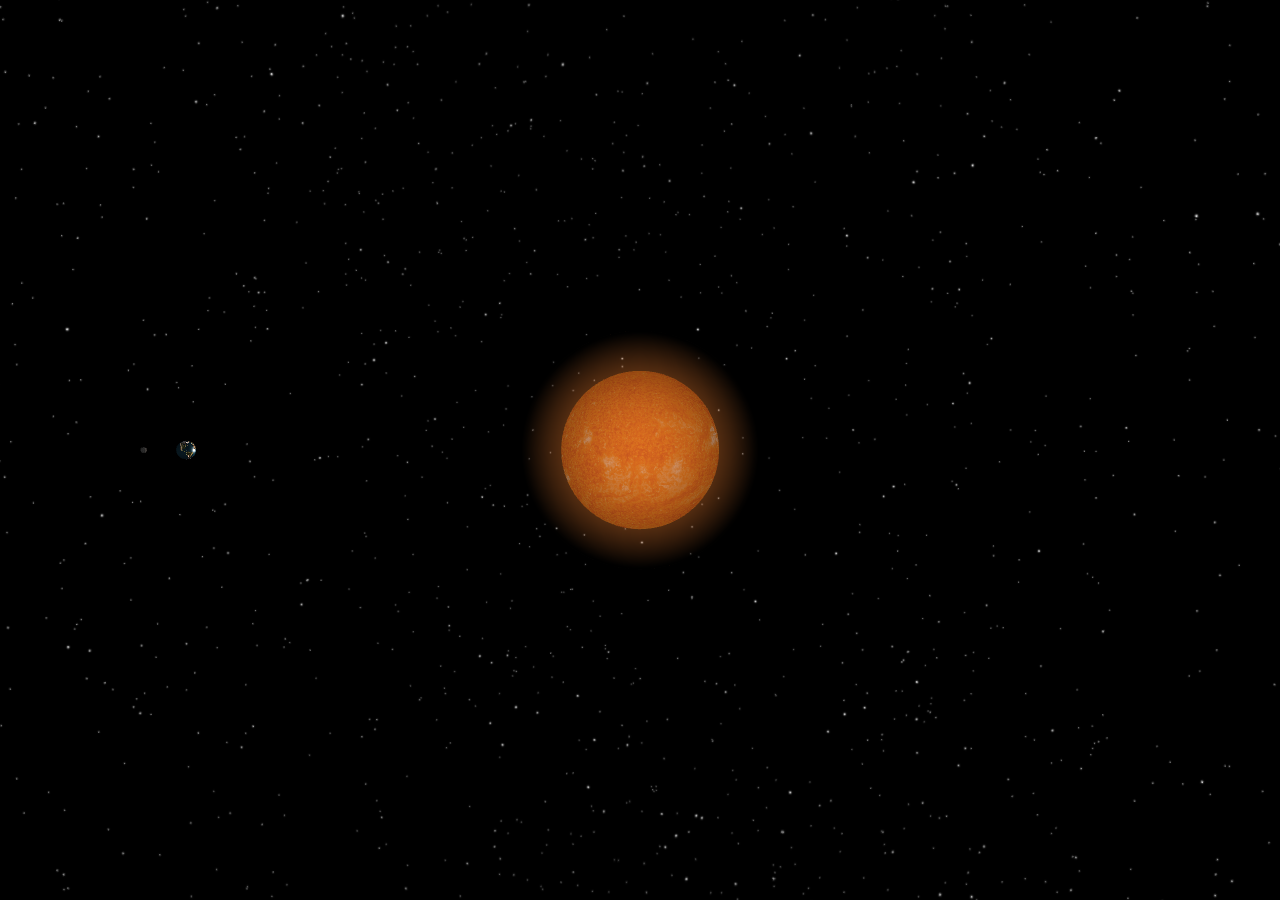
==== index.html @ de57bc25 "Sun Glow" ====
<!DOCTYPE html>

<html>
<head>
<title>CS323 Assignment</title> 
<meta http-equiv="content-type" content="text/html; charset=ISO-8859-1"> 
<meta name="viewport" content="width=device-width, height=device-height, initial-scale=1"> 
          
<script src="js/three.min.js"></script>
<script src="js/detector.js"></script>
<script src="js/canvasrenderer.js"></script> 
<script src="js/projector.js"></script> 
<script src="js/orbitcontrols.js"></script> 

<script src="js/globalvariables.js"></script>
<script src="js/uicomponents.js"></script>
<script src="js/transformfunctions.js"></script>
<script src="js/transformmatrices.js"></script>
<script src="js/controller.js"></script>

<style>
body {
    padding:0px;
    margin:0px;
}
</style>
</head>

<body>
<script id="vertexShader" type="x-shader/x-vertex">
uniform vec3 viewVector;
uniform float c;
uniform float p;
varying float intensity;
void main() 
{
    vec3 vNormal = normalize( normalMatrix * normal );
    vec3 vNormel = normalize( normalMatrix * viewVector );
    intensity = pow( c - dot(vNormal, vNormel), p );
    
    gl_Position = projectionMatrix * modelViewMatrix * vec4( position, 1.0 );
}
</script>

<!-- fragment shader a.k.a. pixel shader -->
<script id="fragmentShader" type="x-shader/x-vertex"> 
uniform vec3 glowColor;
varying float intensity;
void main() 
{
    vec3 glow = glowColor * intensity;
    gl_FragColor = vec4( glow, 1.0 );
}
</script>


<div id="test"></div>
<script>
    initScene();
    renderScene();
</script>   
</body>
</html>
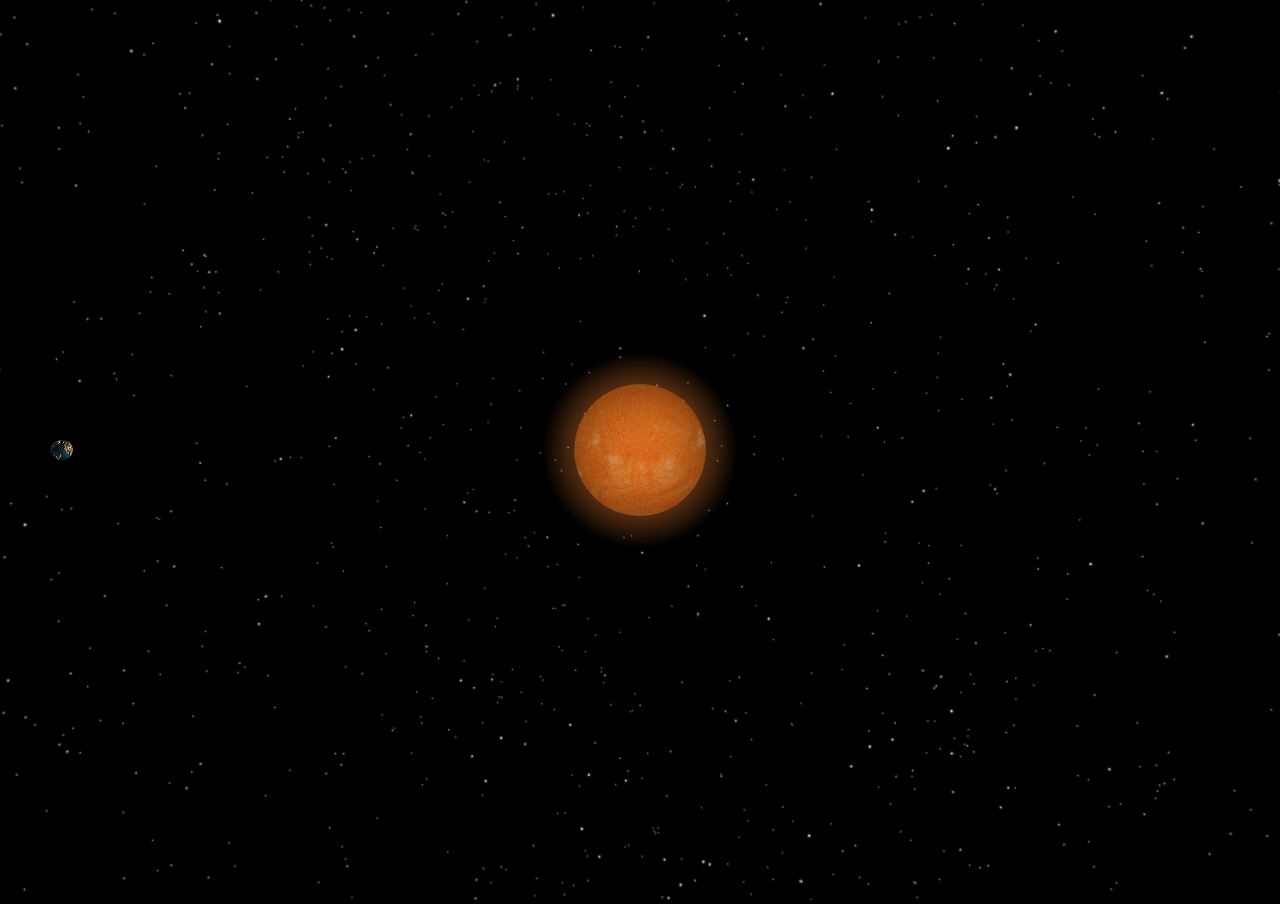
==== commit 5e4912fc: "Minor tinkerings" ====
--- a/index.html
+++ b/index.html
@@ -22,6 +22,7 @@
 body {
     padding:0px;
     margin:0px;
+    background-color:#000000;
 }
 </style>
 </head>
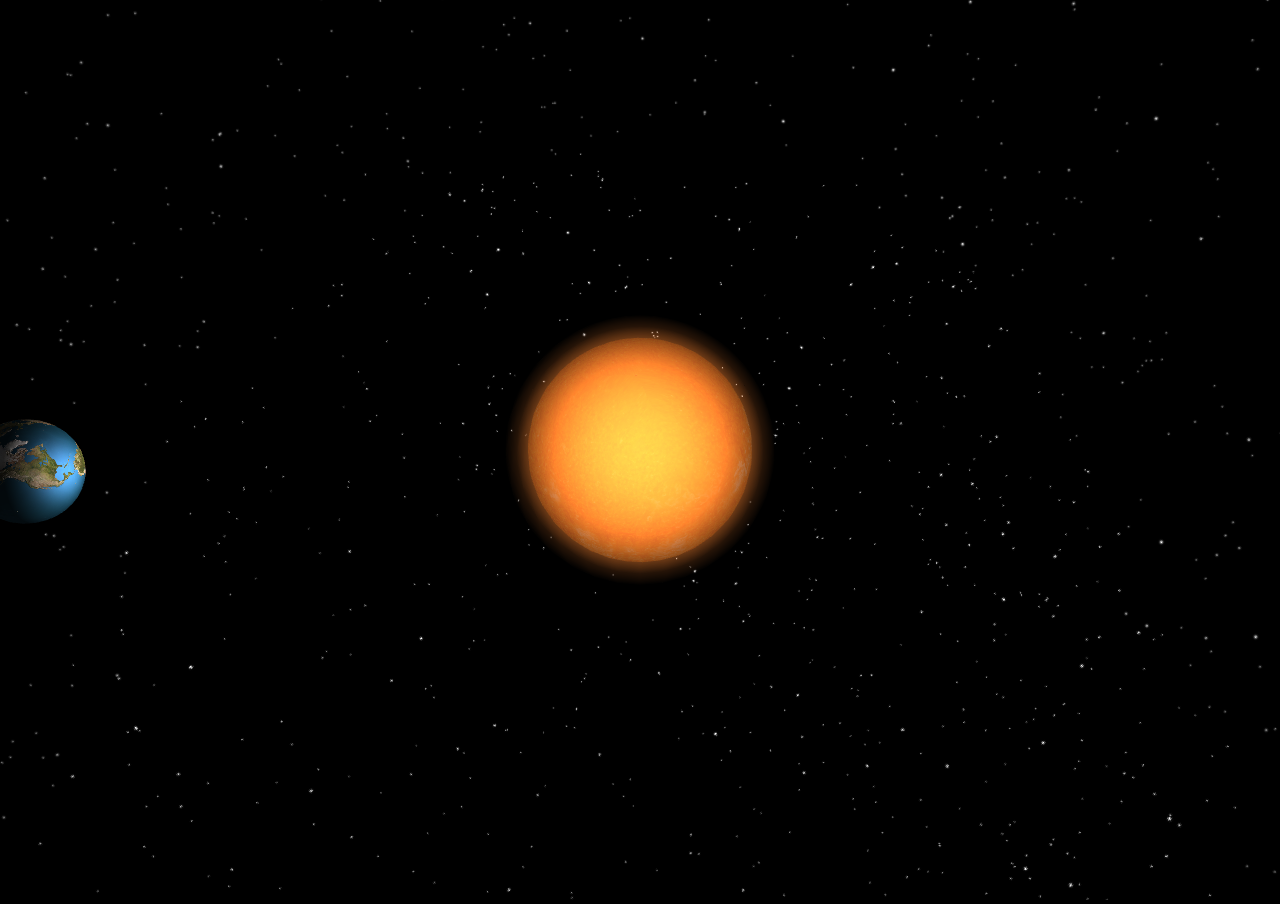
==== commit 3ae720cb: "Much refactor, Such changes, So wow" ====
--- a/index.html
+++ b/index.html
@@ -12,7 +12,13 @@
 <script src="js/projector.js"></script> 
 <script src="js/orbitcontrols.js"></script> 
 
+<script src="js/textures.js"></script>
 <script src="js/globalvariables.js"></script>
+<script src="js/earth.js"></script>
+<script src="js/moon.js"></script>
+<script src="js/sun.js"></script>
+<script src="js/lighting.js"></script>
+<script src="js/starmap.js"></script>
 <script src="js/uicomponents.js"></script>
 <script src="js/transformfunctions.js"></script>
 <script src="js/transformmatrices.js"></script>
@@ -28,6 +34,7 @@
 </head>
 
 <body>
+<!-- Credit for vertex and fragment shaders to Lee Stemkoski: http://stemkoski.blogspot.co.uk/2013/07/shaders-in-threejs-glow-and-halo.html -->
 <script id="vertexShader" type="x-shader/x-vertex">
 uniform vec3 viewVector;
 uniform float c;
@@ -42,7 +49,6 @@
     gl_Position = projectionMatrix * modelViewMatrix * vec4( position, 1.0 );
 }
 </script>
-
 <!-- fragment shader a.k.a. pixel shader -->
 <script id="fragmentShader" type="x-shader/x-vertex"> 
 uniform vec3 glowColor;
@@ -54,7 +60,6 @@
 }
 </script>
 
-
 <div id="test"></div>
 <script>
     initScene();
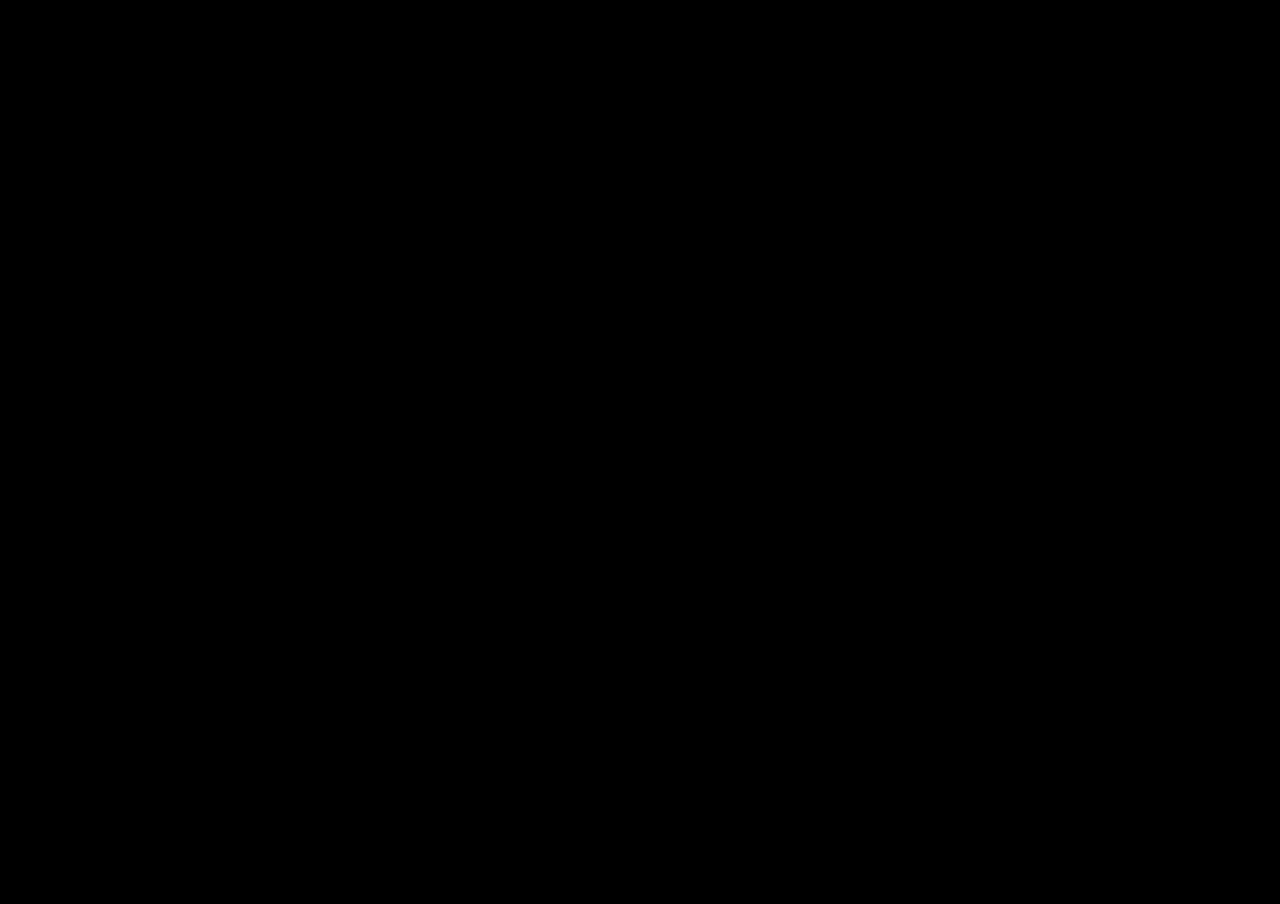
==== commit eceae448: "Many changes" ====
--- a/index.html
+++ b/index.html
@@ -7,21 +7,16 @@
 <meta name="viewport" content="width=device-width, height=device-height, initial-scale=1"> 
           
 <script src="js/three.min.js"></script>
-<script src="js/detector.js"></script>
-<script src="js/canvasrenderer.js"></script> 
-<script src="js/projector.js"></script> 
+<script type='text/javascript' src='js/DAT.GUI.min.js'></script>
 <script src="js/orbitcontrols.js"></script> 
 
-<script src="js/textures.js"></script>
 <script src="js/globalvariables.js"></script>
-<script src="js/earth.js"></script>
-<script src="js/moon.js"></script>
-<script src="js/sun.js"></script>
-<script src="js/lighting.js"></script>
-<script src="js/starmap.js"></script>
-<script src="js/uicomponents.js"></script>
 <script src="js/transformfunctions.js"></script>
 <script src="js/transformmatrices.js"></script>
+<script src="js/orbitcalculations.js"></script>
+<script src="js/spaceobjects.js"></script>
+<script src="js/lighting.js"></script>
+<script src="js/uicomponents.js"></script>
 <script src="js/controller.js"></script>
 
 <style>
@@ -60,7 +55,8 @@
 }
 </script>
 
-<div id="test"></div>
+<div id="controlsCanvas"></div>
+<div id="threeCanvas"></div>
 <script>
     initScene();
     renderScene();
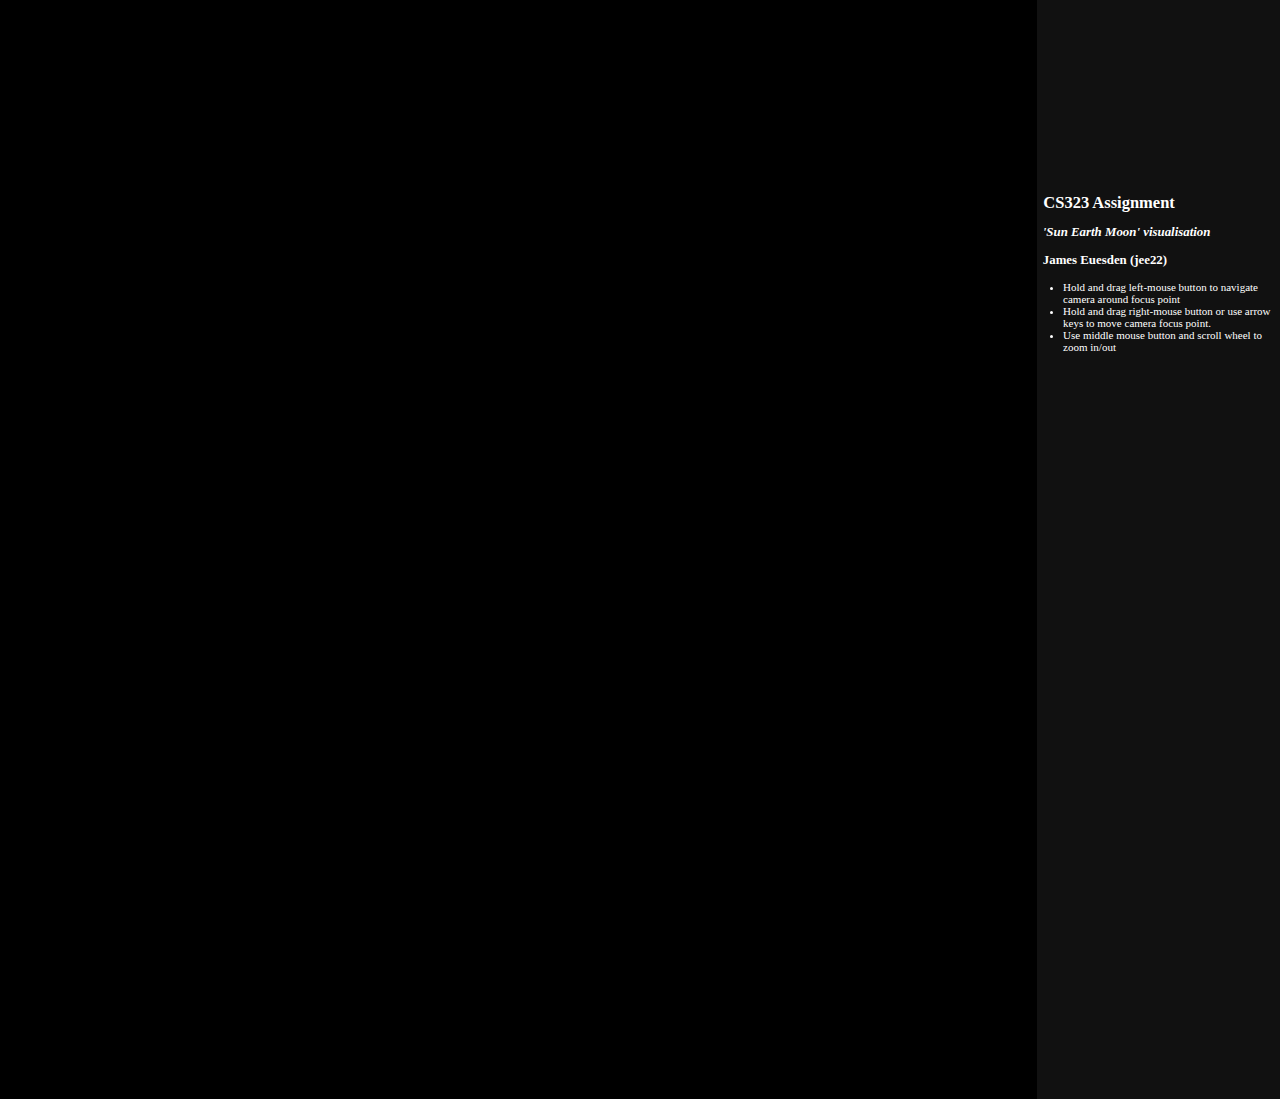
==== commit 1027171f: "Improved display and info" ====
--- a/index.html
+++ b/index.html
@@ -6,26 +6,20 @@
 <meta http-equiv="content-type" content="text/html; charset=ISO-8859-1"> 
 <meta name="viewport" content="width=device-width, height=device-height, initial-scale=1"> 
           
-<script src="js/three.min.js"></script>
+<script type='text/javascript' src="js/three.min.js"></script>
 <script type='text/javascript' src='js/DAT.GUI.min.js'></script>
-<script src="js/orbitcontrols.js"></script> 
+<script type='text/javascript' src="js/orbitcontrols.js"></script> 
 
-<script src="js/globalvariables.js"></script>
-<script src="js/transformfunctions.js"></script>
-<script src="js/transformmatrices.js"></script>
-<script src="js/orbitcalculations.js"></script>
-<script src="js/spaceobjects.js"></script>
-<script src="js/lighting.js"></script>
-<script src="js/uicomponents.js"></script>
-<script src="js/controller.js"></script>
+<script type='text/javascript' src="js/globalvariables.js"></script>
+<script type='text/javascript' src="js/transformfunctions.js"></script>
+<script type='text/javascript' src="js/transformmatrices.js"></script>
+<script type='text/javascript' src="js/orbitcalculations.js"></script>
+<script type='text/javascript' src="js/spaceobjects.js"></script>
+<script type='text/javascript' src="js/lighting.js"></script>
+<script type='text/javascript' src="js/uicomponents.js"></script>
+<script type='text/javascript' src="js/controller.js"></script>
 
-<style>
-body {
-    padding:0px;
-    margin:0px;
-    background-color:#000000;
-}
-</style>
+<link rel="stylesheet" type="text/css" href="styles/main.css">
 </head>
 
 <body>
@@ -56,6 +50,16 @@
 </script>
 
 <div id="controlsCanvas"></div>
+<div id="infoOverlay">
+    <h2>CS323 Assignment</h2>
+    <h3><i>'Sun Earth Moon' visualisation</i></h3>
+    <h3>James Euesden (jee22)</h3>
+    <ul>
+    <li>Hold and drag left-mouse button to navigate camera around focus point</li>
+    <li>Hold and drag right-mouse button or use arrow keys to move camera focus point.</li>
+    <li>Use middle mouse button and scroll wheel to zoom in/out</li>
+    </ul>
+</div>
 <div id="threeCanvas"></div>
 <script>
     initScene();
--- a/styles/main.css
+++ b/styles/main.css
@@ -0,0 +1,38 @@
+body {
+    padding:0px;
+    margin:0px;
+    background-color:#000000;
+}
+
+#infoOverlay{
+    position:absolute;
+    left:81%;
+    width:19%;
+    height:100%;
+    color:#ffffff;
+    background-color: #111111;
+    padding:6px;
+    padding-top:15%;
+    border-bottom:1px solid;
+    border-right:1px solid;
+    border-color: #111111;
+    font-family: Verdana;
+    font-size: 11px;
+}
+
+h2{
+    margin:0.5px;
+}
+
+p{
+    margin:0.3px;
+}
+
+ul{
+    margin:0.3px;
+    padding-left:20px;
+}
+
+#threeCanvas{
+    width:80%;
+}
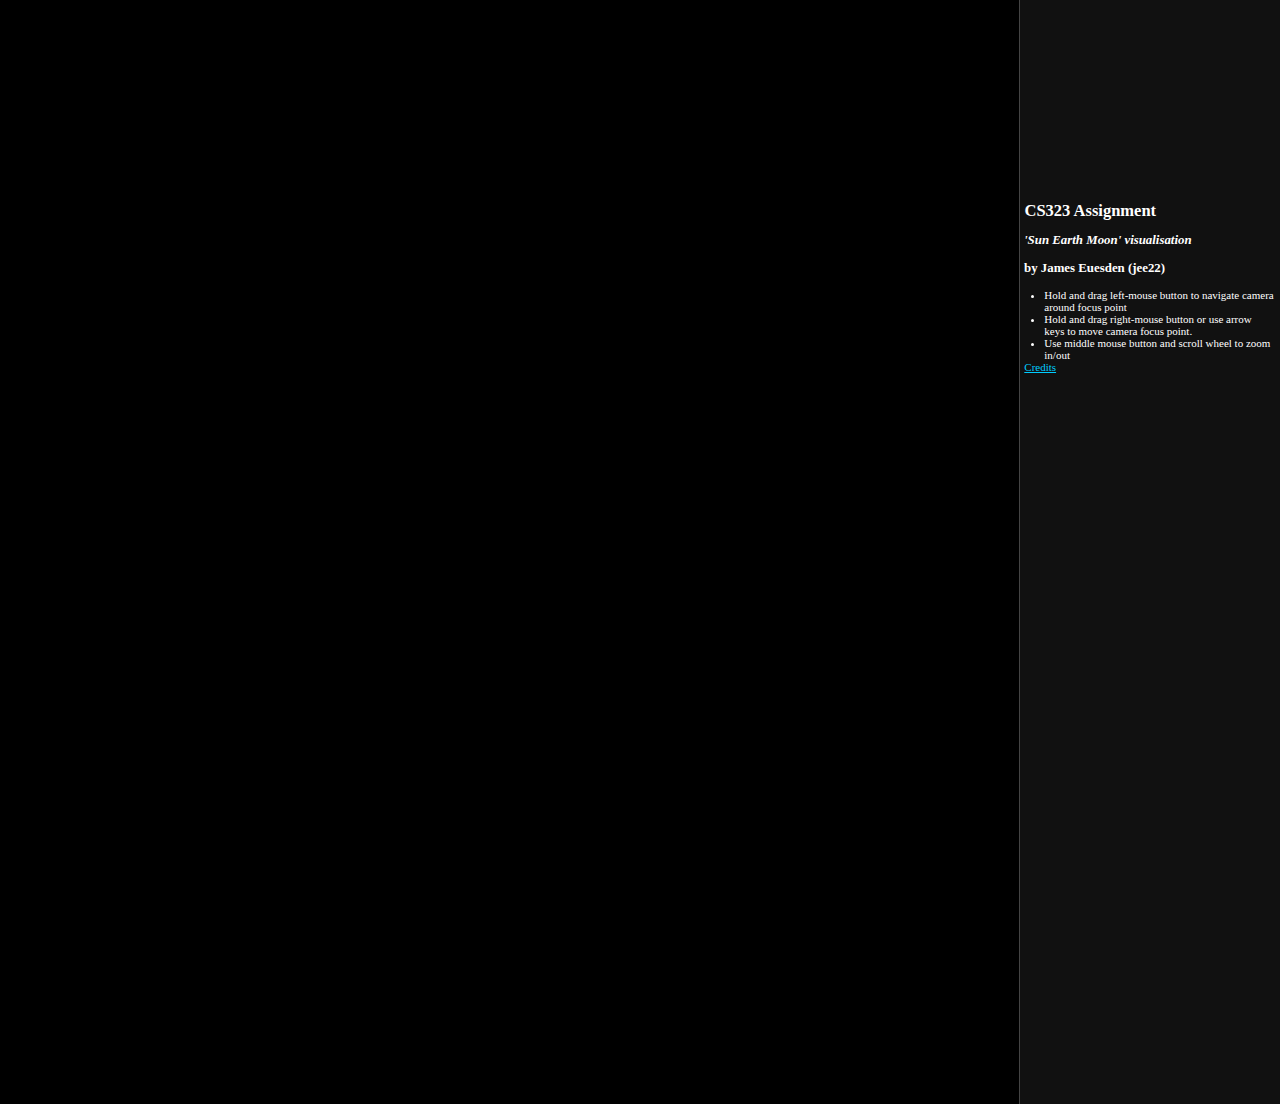
==== commit 036b1379: "Added a credits page" ====
--- a/index.html
+++ b/index.html
@@ -53,12 +53,13 @@
 <div id="infoOverlay">
     <h2>CS323 Assignment</h2>
     <h3><i>'Sun Earth Moon' visualisation</i></h3>
-    <h3>James Euesden (jee22)</h3>
+    <h3>by James Euesden (jee22)</h3>
     <ul>
     <li>Hold and drag left-mouse button to navigate camera around focus point</li>
     <li>Hold and drag right-mouse button or use arrow keys to move camera focus point.</li>
     <li>Use middle mouse button and scroll wheel to zoom in/out</li>
     </ul>
+    <p><a href="credits.html" alt="Credits">Credits</a>
 </div>
 <div id="threeCanvas"></div>
 <script>
--- a/styles/main.css
+++ b/styles/main.css
@@ -5,19 +5,31 @@
 }
 
 #infoOverlay{
-    position:absolute;
-    left:81%;
-    width:19%;
-    height:100%;
-    color:#ffffff;
+    position: absolute;
+    right: 0px;
+    /* width: 18%; */
+    width:250px;
+    height: 100%;
+    color: #ffffff;
     background-color: #111111;
-    padding:6px;
-    padding-top:15%;
-    border-bottom:1px solid;
-    border-right:1px solid;
-    border-color: #111111;
+    padding: 4px;
+    /* padding-top: 15%; */
+    padding-top: 200px;
+    padding-right: 6px;
+    border-left: 1px solid;
+    border-color: #444444;
     font-family: Verdana;
     font-size: 11px;
+}
+
+#credits{
+    color: #ffffff;
+    font-family: Verdana;
+    font-size: 11px;
+}
+
+a{
+    color:#00CCFF;
 }
 
 h2{
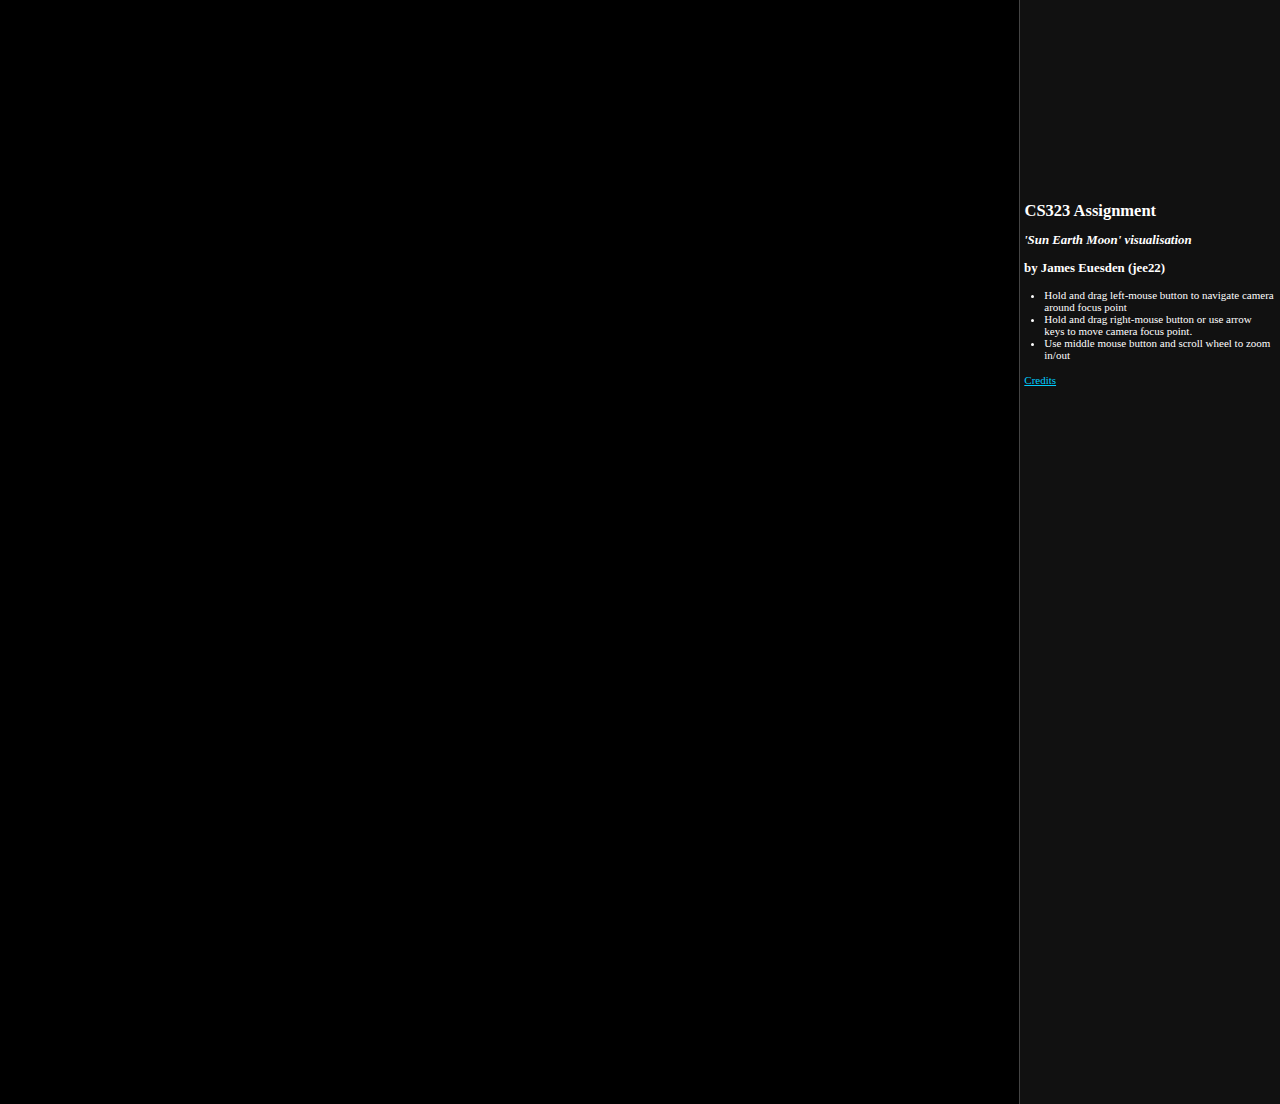
==== commit 2656e72d: "Misc clean and commenting" ====
--- a/index.html
+++ b/index.html
@@ -59,6 +59,7 @@
     <li>Hold and drag right-mouse button or use arrow keys to move camera focus point.</li>
     <li>Use middle mouse button and scroll wheel to zoom in/out</li>
     </ul>
+    <br />
     <p><a href="credits.html" alt="Credits">Credits</a>
 </div>
 <div id="threeCanvas"></div>
